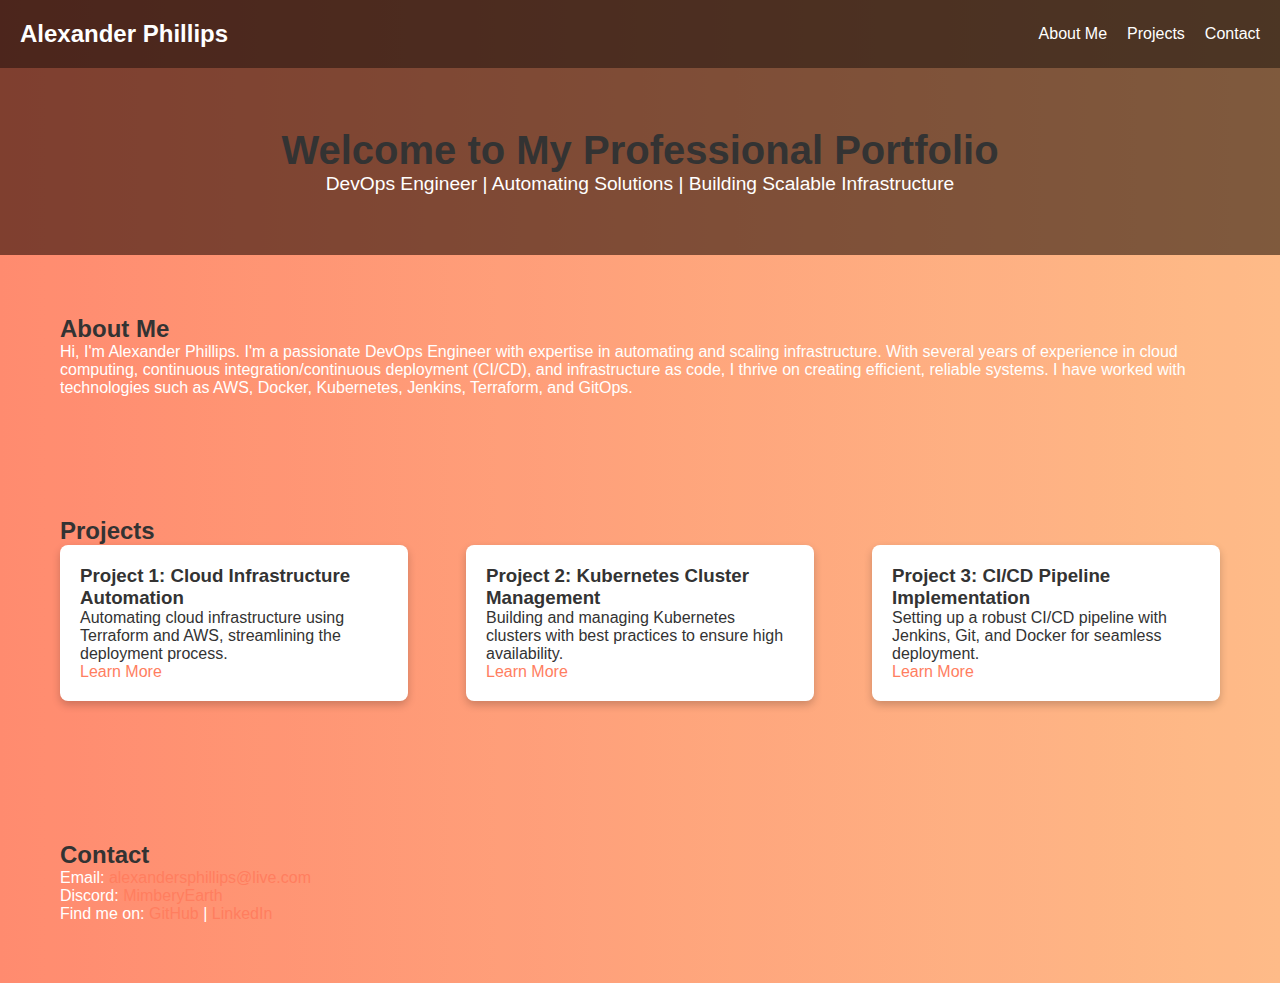
==== index.html @ 6e91d5c8 "Initial commit of website files and convo" ====
<!DOCTYPE html>
<html lang="en">
<head>
    <meta charset="UTF-8">
    <meta name="viewport" content="width=device-width, initial-scale=1.0">
    <meta name="description" content="Alexander Phillips - DevOps Engineer. Professional Portfolio">
    <meta name="author" content="Alexander Phillips">
    <title>Alexander Phillips - DevOps Engineer</title>
    <link rel="stylesheet" href="styles.css">
</head>
<body>

    <!-- Navigation Bar -->
    <nav class="navbar">
        <div class="logo">Alexander Phillips</div>
        <div class="menu" id="menu-toggle">
            <a href="#about">About Me</a>
            <a href="#projects">Projects</a>
            <a href="#contact">Contact</a>
        </div>
        <div class="hamburger" id="hamburger">&#9776;</div>
    </nav>

    <!-- Hero Section -->
    <header class="hero">
        <h1>Welcome to My Professional Portfolio</h1>
        <p>DevOps Engineer | Automating Solutions | Building Scalable Infrastructure</p>
    </header>

    <!-- About Me Section -->
    <section id="about" class="about">
        <h2>About Me</h2>
        <p>Hi, I'm Alexander Phillips. I'm a passionate DevOps Engineer with expertise in automating and scaling infrastructure. With several years of experience in cloud computing, continuous integration/continuous deployment (CI/CD), and infrastructure as code, I thrive on creating efficient, reliable systems. I have worked with technologies such as AWS, Docker, Kubernetes, Jenkins, Terraform, and GitOps.</p>
    </section>

    <!-- Projects Section -->
    <section id="projects" class="projects">
        <h2>Projects</h2>
        <div class="project-list">
            <div class="project-item">
                <h3>Project 1: Cloud Infrastructure Automation</h3>
                <p>Automating cloud infrastructure using Terraform and AWS, streamlining the deployment process.</p>
                <a href="project1.html">Learn More</a>
            </div>
            <div class="project-item">
                <h3>Project 2: Kubernetes Cluster Management</h3>
                <p>Building and managing Kubernetes clusters with best practices to ensure high availability.</p>
                <a href="project2.html">Learn More</a>
            </div>
            <div class="project-item">
                <h3>Project 3: CI/CD Pipeline Implementation</h3>
                <p>Setting up a robust CI/CD pipeline with Jenkins, Git, and Docker for seamless deployment.</p>
                <a href="project3.html">Learn More</a>
            </div>
        </div>
    </section>

    <!-- Contact Section -->
    <section id="contact" class="contact">
        <h2>Contact</h2>
        <p>Email: <a href="mailto:alexandersphillips@live.com">alexandersphillips@live.com</a></p>
        <p>Discord: <a href="https://discord.com/users/MimberyEarth" target="_blank">MimberyEarth</a></p>
        <p>Find me on: <a href="https://github.com/MimberyEarth" target="_blank">GitHub</a> | <a href="https://www.linkedin.com/in/-alexander-phillips-" target="_blank">LinkedIn</a></p>
    </section>

    <script src="scripts.js"></script>
</body>
</html>
---- styles.css ----
/* Global Styles */
* {
    margin: 0;
    padding: 0;
    box-sizing: border-box;
    font-family: Arial, sans-serif;
}

body {
    background: linear-gradient(to right, #ff7e5f, #feb47b);
    color: #fff;
}

h1, h2, h3 {
    color: #333;
}

/* Navigation Bar */
.navbar {
    display: flex;
    justify-content: space-between;
    align-items: center;
    padding: 20px;
    background-color: rgba(0, 0, 0, 0.7);
}

.navbar .logo {
    font-size: 1.5em;
    font-weight: bold;
}

.navbar .menu {
    display: flex;
    gap: 20px;
}

.navbar .menu a {
    color: #fff;
    text-decoration: none;
}

.hamburger {
    display: none;
    font-size: 2em;
    cursor: pointer;
}

/* Hero Section */
.hero {
    text-align: center;
    padding: 60px;
    background: rgba(0, 0, 0, 0.5);
}

.hero h1 {
    font-size: 2.5em;
}

.hero p {
    font-size: 1.2em;
}

/* Sections */
section {
    padding: 60px;
    background-color: rgba(255, 255, 255, 0.1);
}

/* Projects Section */
.projects .project-list {
    display: flex;
    justify-content: space-between;
    flex-wrap: wrap;
}

.projects .project-item {
    background-color: #fff;
    color: #333;
    padding: 20px;
    width: 30%;
    margin-bottom: 20px;
    border-radius: 8px;
    box-shadow: 0 4px 8px rgba(0, 0, 0, 0.2);
}

.projects .project-item a {
    color: #ff7e5f;
    text-decoration: none;
}

/* Contact Section */
.contact a {
    color: #ff7e5f;
    text-decoration: none;
}

/* Responsive Design */
@media screen and (max-width: 768px) {
    .navbar .menu {
        display: none;
        flex-direction: column;
        width: 100%;
        text-align: center;
    }
    
    .hamburger {
        display: block;
    }

    .projects .project-list {
        flex-direction: column;
        align-items: center;
    }

    .projects .project-item {
        width: 80%;
        margin-bottom: 20px;
    }
}
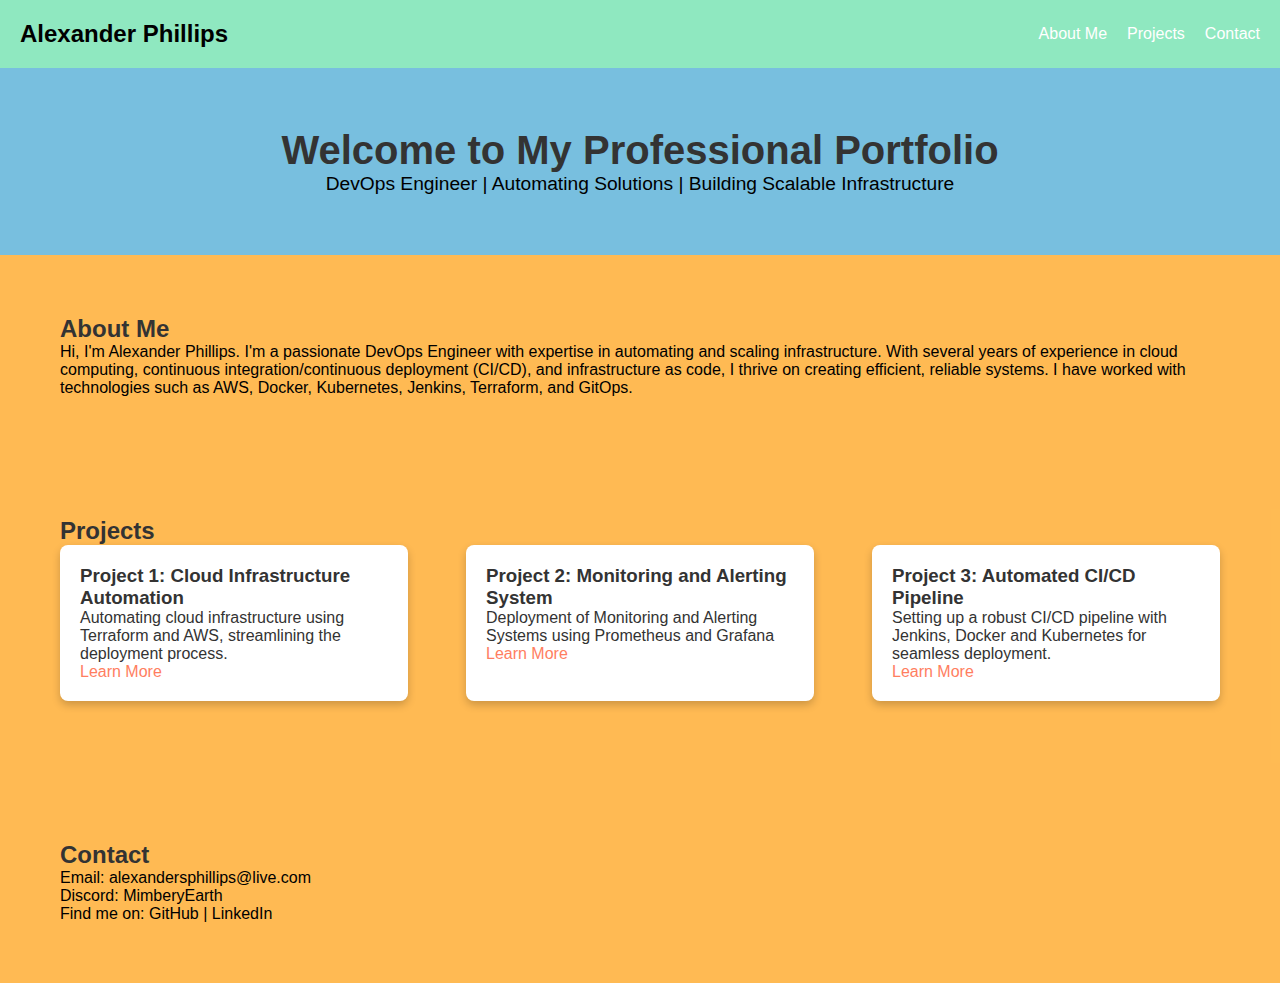
==== commit 4166c72a: "Corrected project pages and fixed README." ====
--- a/index.html
+++ b/index.html
@@ -43,13 +43,13 @@
                 <a href="project1.html">Learn More</a>
             </div>
             <div class="project-item">
-                <h3>Project 2: Kubernetes Cluster Management</h3>
-                <p>Building and managing Kubernetes clusters with best practices to ensure high availability.</p>
+                <h3>Project 2: Monitoring and Alerting System</h3>
+                <p>Deployment of Monitoring and Alerting Systems using Prometheus and Grafana</p>
                 <a href="project2.html">Learn More</a>
             </div>
             <div class="project-item">
-                <h3>Project 3: CI/CD Pipeline Implementation</h3>
-                <p>Setting up a robust CI/CD pipeline with Jenkins, Git, and Docker for seamless deployment.</p>
+                <h3>Project 3: Automated CI/CD Pipeline</h3>
+                <p>Setting up a robust CI/CD pipeline with Jenkins, Docker and Kubernetes for seamless deployment.</p>
                 <a href="project3.html">Learn More</a>
             </div>
         </div>
--- a/styles.css
+++ b/styles.css
@@ -7,8 +7,8 @@
 }
 
 body {
-    background: linear-gradient(to right, #ff7e5f, #feb47b);
-    color: #fff;
+    background: #ffb340;
+    color: #000000;
 }
 
 h1, h2, h3 {
@@ -21,7 +21,7 @@
     justify-content: space-between;
     align-items: center;
     padding: 20px;
-    background-color: rgba(0, 0, 0, 0.7);
+    background-color: rgb(95 255 246 / 70%);
 }
 
 .navbar .logo {
@@ -49,7 +49,7 @@
 .hero {
     text-align: center;
     padding: 60px;
-    background: rgba(0, 0, 0, 0.5);
+    background: rgb(93 194 255 / 83%);
 }
 
 .hero h1 {
@@ -90,7 +90,7 @@
 
 /* Contact Section */
 .contact a {
-    color: #ff7e5f;
+    color: #000000;
     text-decoration: none;
 }
 
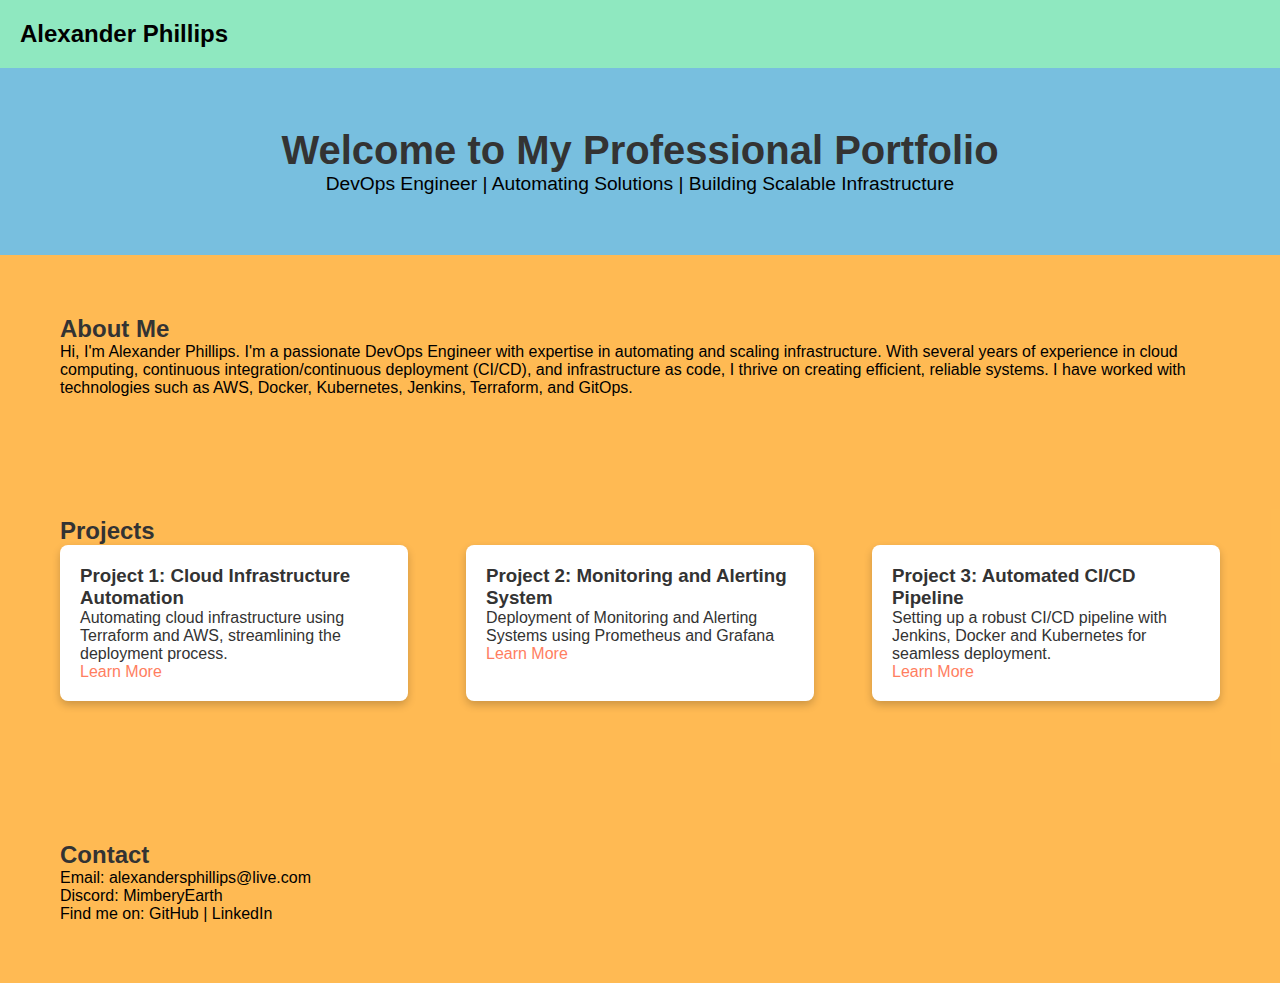
==== commit a8acb4eb: "Removed useless buttons on all pages." ====
--- a/index.html
+++ b/index.html
@@ -13,11 +13,6 @@
     <!-- Navigation Bar -->
     <nav class="navbar">
         <div class="logo">Alexander Phillips</div>
-        <div class="menu" id="menu-toggle">
-            <a href="#about">About Me</a>
-            <a href="#projects">Projects</a>
-            <a href="#contact">Contact</a>
-        </div>
         <div class="hamburger" id="hamburger">&#9776;</div>
     </nav>
 
